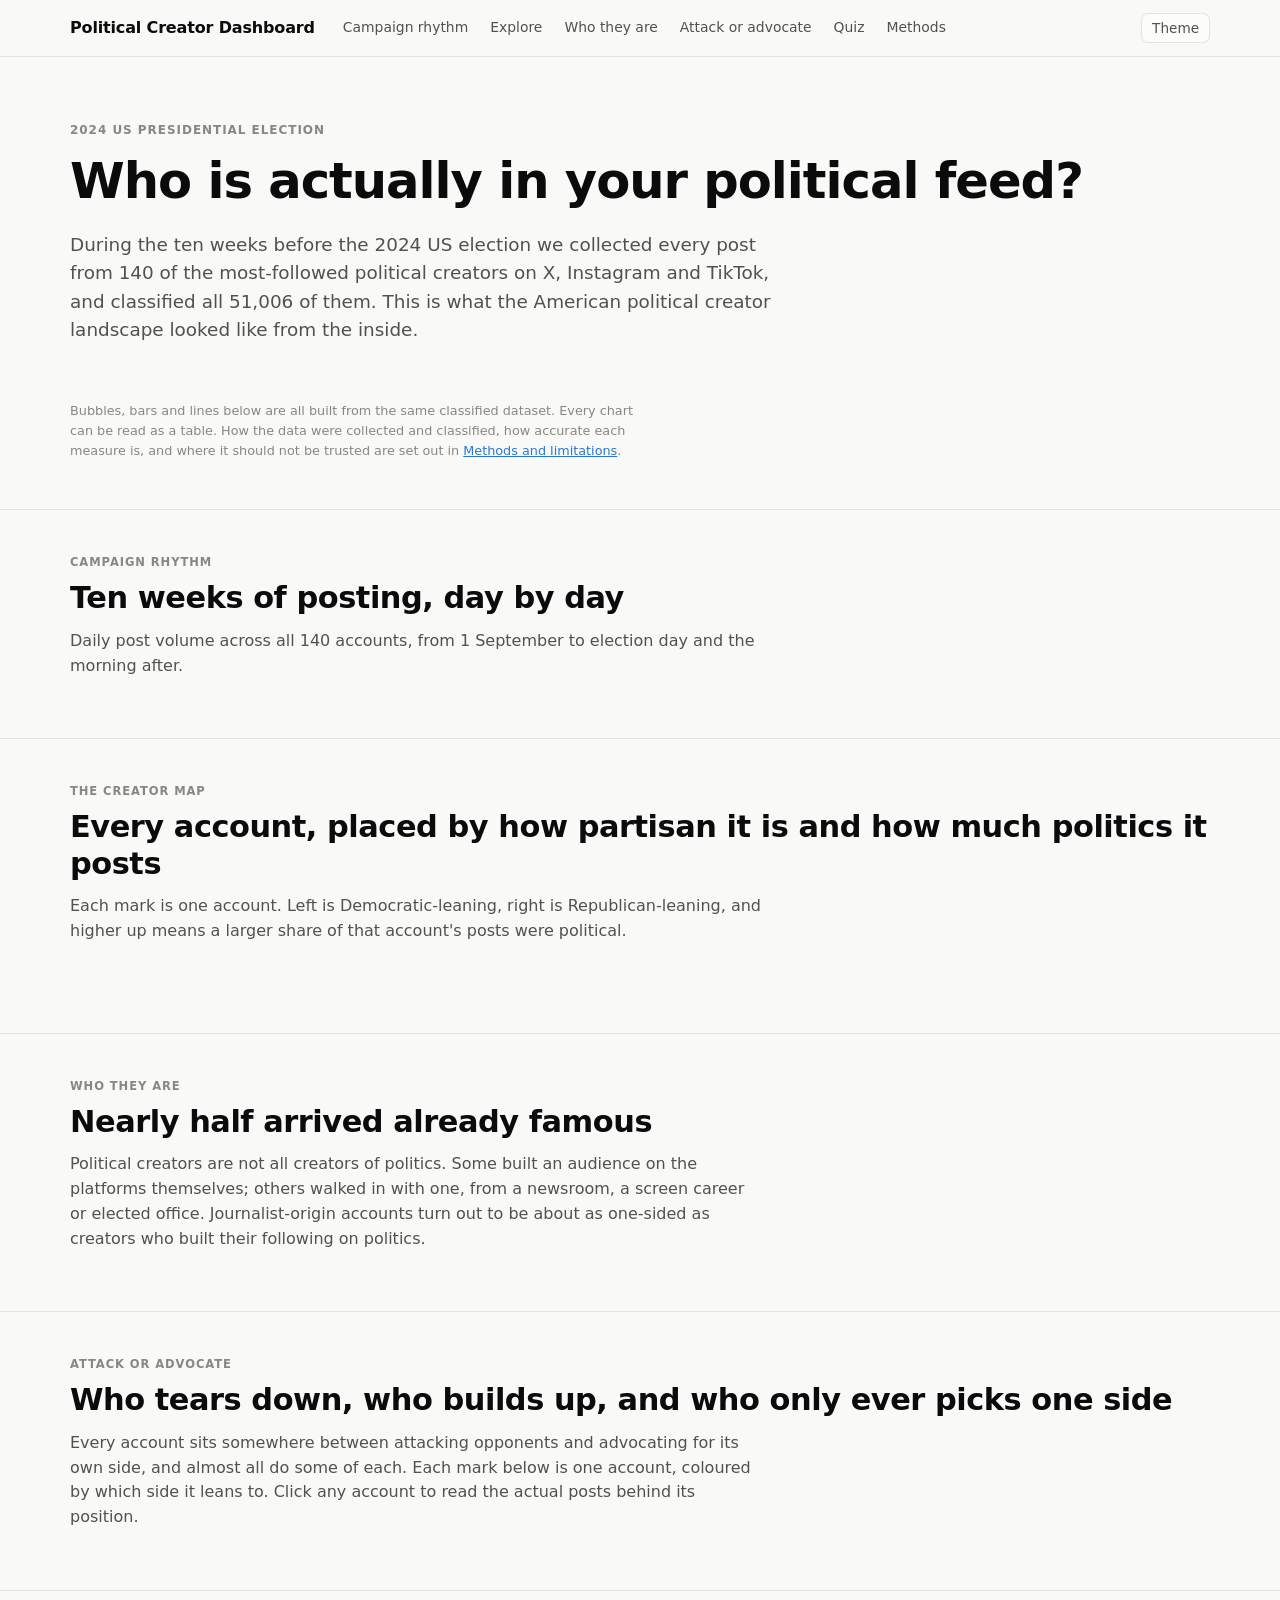
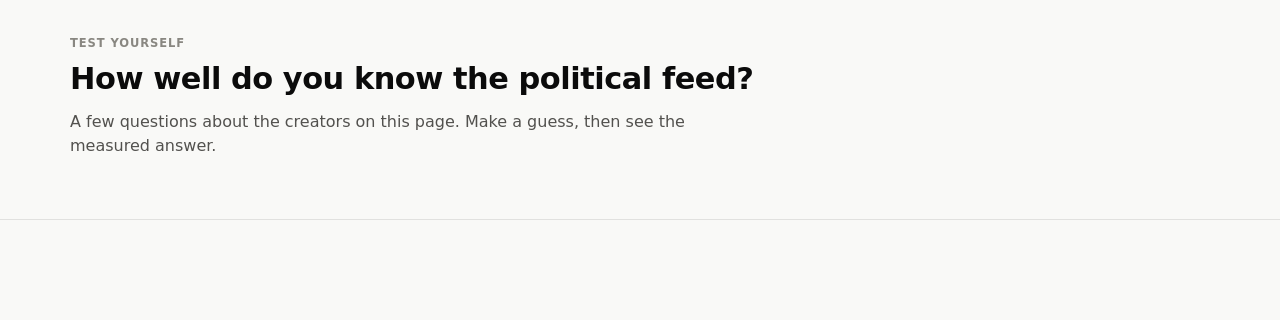
==== site/index.html @ 9516b309 "Political creator dashboard for the 2024 US election Interactive static site over 140 political crea" ====
<!doctype html>
<html lang="en" data-theme="">
<head>
<meta charset="utf-8">
<meta name="viewport" content="width=device-width, initial-scale=1">
<title>Who is in your political feed? — 2024 US election creator dashboard</title>
<meta name="description" content="An interactive look at 140 of the most-followed US political creators across X, Instagram and TikTok during the 2024 election: how partisan they are, what they post, and where they came from.">
<!-- Draft: not indexable until co-author sign-off. Change to "index, follow" to go public. -->
<meta name="robots" content="noindex, nofollow">
<meta property="og:title" content="Who is in your political feed?">
<meta property="og:description" content="140 political creators, 51,006 posts, three platforms, one election.">
<meta property="og:type" content="website">
<link rel="stylesheet" href="app.css">
</head>
<body data-page="home">

<nav class="nav">
  <div class="wrap nav-inner">
    <span class="nav-brand">Political Creator Dashboard</span>
    <div class="nav-links">
      <a href="#rhythm">Campaign rhythm</a>
      <a href="#explore">Explore</a>
      <a href="#origins">Who they are</a>
      <a href="#tone">Attack or advocate</a>
      <a href="#quiz">Quiz</a>
      <a href="methods.html">Methods</a>
    </div>
    <button class="theme-toggle" id="theme-toggle" type="button" aria-label="Switch colour theme">Theme</button>
  </div>
</nav>

<header class="hero">
  <div class="wrap">
    <div class="kicker">2024 US presidential election</div>
    <h1>Who is actually in your political feed?</h1>
    <p class="lede">
      During the ten weeks before the 2024 US election we collected every post from 140 of the
      most-followed political creators on X, Instagram and TikTok, and classified all
      <span id="hero-posts">51,006</span> of them. This is what the American political creator
      landscape looked like from the inside.
    </p>
    <div class="tiles" id="hero-tiles"></div>
    <p class="card-note">
      Bubbles, bars and lines below are all built from the same classified dataset. Every chart can be
      read as a table. How the data were collected and classified, how accurate each measure is, and
      where it should not be trusted are set out in <a href="methods.html">Methods and limitations</a>.
    </p>
  </div>
</header>

<section id="rhythm">
  <div class="wrap">
    <div class="section-kicker">Campaign rhythm</div>
    <h2>Ten weeks of posting, day by day</h2>
    <p class="intro">
      Daily post volume across all 140 accounts, from 1 September to election day and the morning after.
    </p>
    <div id="rhythm-cards"></div>
  </div>
</section>

<section id="explore">
  <div class="wrap">
    <div class="section-kicker">The creator map</div>
    <h2>Every account, placed by how partisan it is and how much politics it posts</h2>
    <p class="intro">
      Each mark is one account. Left is Democratic-leaning, right is Republican-leaning, and higher up
      means a larger share of that account's posts were political.
    </p>
    <div class="filters" id="explore-filters"></div>
    <div id="explore-card"></div>
    <p class="card-note" id="explore-count"></p>
  </div>
</section>

<section id="origins">
  <div class="wrap">
    <div class="section-kicker">Who they are</div>
    <h2>Nearly half arrived already famous</h2>
    <p class="intro">
      Political creators are not all creators of politics. Some built an audience on the platforms
      themselves; others walked in with one, from a newsroom, a screen career or elected office.
      Journalist-origin accounts turn out to be about as one-sided as creators who built their
      following on politics.
    </p>
    <div id="origins-cards"></div>
  </div>
</section>

<section id="tone">
  <div class="wrap">
    <div class="section-kicker">Attack or advocate</div>
    <h2>Who tears down, who builds up, and who only ever picks one side</h2>
    <p class="intro">
      Every account sits somewhere between attacking opponents and advocating for its own side, and
      almost all do some of each. Each mark below is one account, coloured by which side it leans to.
      Click any account to read the actual posts behind its position.
    </p>
    <div id="tone-cards"></div>
  </div>
</section>

<section id="quiz">
  <div class="wrap">
    <div class="section-kicker">Test yourself</div>
    <h2>How well do you know the political feed?</h2>
    <p class="intro">
      A few questions about the creators on this page. Make a guess, then see the measured answer.
    </p>
    <div id="quiz-host"></div>
  </div>
</section>

<footer>
  <div class="wrap" id="footer-host"></div>
</footer>

<script type="module" src="app.js"></script>
</body>
</html>
---- site/app.css ----
/* Design tokens and layout.
   Colour values are checked for contrast and colour-vision separation by
   tools/validate_palette.py. Re-run it before substituting any hex. */

:root {
  color-scheme: light;

  --surface-1: #fcfcfb;
  --plane: #f9f9f7;
  --text-primary: #0b0b0b;
  --text-secondary: #52514e;
  --text-muted: #898781;
  --grid: #e1e0d9;
  --axis: #c3c2b7;
  --border: rgba(11, 11, 11, 0.1);
  --shadow: 0 1px 2px rgba(11, 11, 11, 0.05), 0 8px 24px rgba(11, 11, 11, 0.06);

  /* categorical slots 1-4 (validated adjacent, light) */
  --series-1: #2a78d6;
  --series-2: #eb6834;
  --series-3: #1baf7a;
  --series-4: #eda100;

  /* diverging poles for partisanship: democrat (blue) <-> republican (red) */
  --dem: #2a78d6;
  --rep: #e34948;
  --neutral: #898781;

  --good: #0ca30c;
  --warning: #fab219;
  --critical: #d03b3b;

  --radius: 10px;
  --maxw: 1180px;
  --font: system-ui, -apple-system, "Segoe UI", sans-serif;
}

@media (prefers-color-scheme: dark) {
  :root:where(:not([data-theme="light"])) {
    color-scheme: dark;
    --surface-1: #1a1a19;
    --plane: #0d0d0d;
    --text-primary: #ffffff;
    --text-secondary: #c3c2b7;
    --text-muted: #898781;
    --grid: #2c2c2a;
    --axis: #383835;
    --border: rgba(255, 255, 255, 0.1);
    --shadow: none;
    --series-1: #3987e5;
    --series-2: #d95926;
    --series-3: #199e70;
    --series-4: #c98500;
    --dem: #3987e5;
    --rep: #e66767;
  }
}

:root[data-theme="dark"] {
  color-scheme: dark;
  --surface-1: #1a1a19;
  --plane: #0d0d0d;
  --text-primary: #ffffff;
  --text-secondary: #c3c2b7;
  --text-muted: #898781;
  --grid: #2c2c2a;
  --axis: #383835;
  --border: rgba(255, 255, 255, 0.1);
  --shadow: none;
  --series-1: #3987e5;
  --series-2: #d95926;
  --series-3: #199e70;
  --series-4: #c98500;
  --dem: #3987e5;
  --rep: #e66767;
}

* { box-sizing: border-box; }

html { scroll-behavior: smooth; scroll-padding-top: 72px; }

body {
  margin: 0;
  font-family: var(--font);
  background: var(--plane);
  color: var(--text-primary);
  line-height: 1.55;
  -webkit-font-smoothing: antialiased;
}

@media (prefers-reduced-motion: reduce) {
  html { scroll-behavior: auto; }
  * { animation-duration: 0.01ms !important; transition-duration: 0.01ms !important; }
}

h1, h2, h3 { line-height: 1.2; margin: 0 0 0.4em; font-weight: 650; }
h1 { font-size: clamp(2rem, 4.5vw, 3.1rem); letter-spacing: -0.02em; }
h2 { font-size: clamp(1.4rem, 2.6vw, 1.9rem); letter-spacing: -0.015em; }
h3 { font-size: 1.05rem; }
p { margin: 0 0 1em; }
a { color: var(--series-1); }

.wrap { max-width: var(--maxw); margin: 0 auto; padding: 0 20px; }

/* ---------- nav ---------- */
.nav {
  position: sticky; top: 0; z-index: 50;
  background: color-mix(in srgb, var(--plane) 88%, transparent);
  backdrop-filter: blur(10px);
  border-bottom: 1px solid var(--border);
}
.nav-inner { display: flex; align-items: center; gap: 18px; height: 56px; }
.nav-brand { font-weight: 680; letter-spacing: -0.01em; white-space: nowrap; }
.nav-links { display: flex; gap: 2px; overflow-x: auto; flex: 1; scrollbar-width: none; }
.nav-links::-webkit-scrollbar { display: none; }
.nav-links a {
  color: var(--text-secondary); text-decoration: none; font-size: 0.87rem;
  padding: 6px 10px; border-radius: 7px; white-space: nowrap;
}
.nav-links a:hover { background: var(--surface-1); color: var(--text-primary); }
.nav-links a.active { color: var(--text-primary); font-weight: 600; }
.theme-toggle {
  border: 1px solid var(--border); background: var(--surface-1); color: var(--text-secondary);
  border-radius: 7px; padding: 6px 10px; cursor: pointer; font-size: 0.85rem; font-family: inherit;
}
.theme-toggle:hover { color: var(--text-primary); }

/* ---------- hero ---------- */
.hero { padding: 64px 0 36px; }
.hero .lede { font-size: 1.15rem; color: var(--text-secondary); max-width: 62ch; }
.hero .kicker {
  text-transform: uppercase; letter-spacing: 0.08em; font-size: 0.75rem;
  color: var(--text-muted); font-weight: 600; margin-bottom: 12px;
}

.tiles { display: grid; grid-template-columns: repeat(auto-fit, minmax(190px, 1fr)); gap: 14px; margin: 28px 0; }
.tile {
  background: var(--surface-1); border: 1px solid var(--border); border-radius: var(--radius);
  padding: 18px; box-shadow: var(--shadow);
}
.tile .value { font-size: 2.1rem; font-weight: 660; letter-spacing: -0.02em; line-height: 1.05; }
.tile .label { color: var(--text-secondary); font-size: 0.85rem; margin-top: 6px; }
.tile .sub { color: var(--text-muted); font-size: 0.78rem; margin-top: 3px; }

/* ---------- sections ---------- */
section { padding: 44px 0; border-top: 1px solid var(--border); }
section > .wrap > .intro { color: var(--text-secondary); max-width: 68ch; }
.section-kicker {
  text-transform: uppercase; letter-spacing: 0.08em; font-size: 0.72rem;
  color: var(--text-muted); font-weight: 600; margin-bottom: 8px;
}

.card {
  background: var(--surface-1); border: 1px solid var(--border);
  border-radius: var(--radius); padding: 20px; box-shadow: var(--shadow); margin-top: 20px;
}
.card-head { display: flex; align-items: baseline; justify-content: space-between; gap: 12px; margin-bottom: 4px; flex-wrap: wrap; }
.card-title { font-weight: 620; font-size: 1rem; }
.card-note { color: var(--text-muted); font-size: 0.8rem; max-width: 70ch; }

/* ---------- filters ---------- */
.filters {
  display: flex; gap: 10px; flex-wrap: wrap; align-items: center;
  padding: 14px 0 2px;
}
.filter-group { display: flex; gap: 4px; align-items: center; }
.filter-group > .fl {
  font-size: 0.78rem; color: var(--text-muted); margin-right: 4px;
  text-transform: uppercase; letter-spacing: 0.05em; font-weight: 600;
}
.chip {
  border: 1px solid var(--border); background: var(--surface-1); color: var(--text-secondary);
  border-radius: 999px; padding: 5px 12px; cursor: pointer; font-size: 0.83rem; font-family: inherit;
  min-height: 30px;
}
.chip:hover { color: var(--text-primary); }
.chip[aria-pressed="true"] { background: var(--text-primary); color: var(--plane); border-color: var(--text-primary); font-weight: 560; }
.search {
  flex: 1; min-width: 200px; border: 1px solid var(--border); background: var(--surface-1);
  color: var(--text-primary); border-radius: 8px; padding: 7px 12px; font-size: 0.9rem; font-family: inherit;
}
.search::placeholder { color: var(--text-muted); }

/* ---------- charts ---------- */
.chart-wrap { position: relative; margin-top: 10px; }
/* On a narrow screen a chart scaled to fit renders its 11px labels at about 4px.
   The SVG keeps a minimum width and the card scrolls it instead, so labels stay
   legible; the table view is the non-scrolling alternative. The scroll box is a
   child of .chart-wrap so the tooltip, which lives on .chart-wrap, is not clipped. */
.chart-scroll { overflow-x: auto; overflow-y: hidden; }
/* Direct child only. A bare `.chart-wrap svg` also matches the small shape
   glyphs inside legends and blows them up to the chart's minimum width. */
.chart-scroll > svg { display: block; width: 100%; min-width: 600px; height: auto; overflow: visible; }
.axis-label { fill: var(--text-muted); font-size: 11px; }
.tick-label { fill: var(--text-muted); font-size: 11px; font-variant-numeric: tabular-nums; }
.mark-label { fill: var(--text-secondary); font-size: 11px; font-variant-numeric: tabular-nums; }
.gridline { stroke: var(--grid); stroke-width: 1; }
.axisline { stroke: var(--axis); stroke-width: 1; }

.legend { display: flex; gap: 14px; flex-wrap: wrap; margin: 10px 0 2px; }
.legend-item { display: inline-flex; align-items: center; gap: 6px; font-size: 0.82rem; color: var(--text-secondary); }
.legend-swatch { width: 12px; height: 12px; border-radius: 3px; flex: none; }
.legend-item svg { width: 16px; height: 16px; flex: none; display: block; }

.tooltip {
  position: absolute; pointer-events: none; z-index: 20; opacity: 0;
  background: var(--surface-1); border: 1px solid var(--border); border-radius: 8px;
  padding: 9px 11px; font-size: 0.82rem; box-shadow: var(--shadow); min-width: 130px;
  transition: opacity 0.1s;
}
.tooltip.on { opacity: 1; }
.tooltip .tt-title { font-weight: 620; margin-bottom: 3px; }
.tooltip .tt-row { color: var(--text-secondary); display: flex; justify-content: space-between; gap: 14px; }
.tooltip .tt-row b { color: var(--text-primary); font-weight: 560; font-variant-numeric: tabular-nums; }

.view-toggle { display: flex; gap: 2px; }
.view-toggle button {
  border: 1px solid var(--border); background: transparent; color: var(--text-muted);
  padding: 3px 9px; font-size: 0.76rem; cursor: pointer; font-family: inherit;
}
.view-toggle button:first-child { border-radius: 6px 0 0 6px; }
.view-toggle button:last-child { border-radius: 0 6px 6px 0; border-left: none; }
.view-toggle button[aria-pressed="true"] { background: var(--text-primary); color: var(--plane); border-color: var(--text-primary); }

table.data { width: 100%; border-collapse: collapse; font-size: 0.85rem; }
table.data th, table.data td { text-align: right; padding: 6px 8px; border-bottom: 1px solid var(--border); }
table.data th:first-child, table.data td:first-child { text-align: left; }
table.data th { color: var(--text-muted); font-weight: 600; font-size: 0.78rem; }
table.data td { font-variant-numeric: tabular-nums; }
.table-scroll { overflow-x: auto; max-height: 340px; overflow-y: auto; }

/* ---------- account profile ---------- */
.profile-backdrop {
  position: fixed; inset: 0; background: rgba(11, 11, 11, 0.45); z-index: 100;
  display: flex; align-items: flex-start; justify-content: center; padding: 24px; overflow-y: auto;
}
.profile {
  background: var(--surface-1); border-radius: 14px; max-width: 760px; width: 100%;
  border: 1px solid var(--border); box-shadow: 0 20px 60px rgba(0, 0, 0, 0.3);
  margin: auto;
}
.profile-head { display: flex; gap: 14px; align-items: flex-start; padding: 20px 20px 14px; border-bottom: 1px solid var(--border); }
.avatar {
  width: 48px; height: 48px; border-radius: 50%; flex: none; display: grid; place-items: center;
  font-weight: 660; font-size: 1.05rem; color: #fff; letter-spacing: -0.02em;
}
.profile-head .who { flex: 1; min-width: 0; }
.profile-head .name { font-weight: 660; font-size: 1.1rem; }
.profile-head .meta { color: var(--text-muted); font-size: 0.84rem; }
.close-btn {
  border: 1px solid var(--border); background: transparent; color: var(--text-secondary);
  border-radius: 8px; width: 30px; height: 30px; cursor: pointer; font-size: 1rem; flex: none; font-family: inherit;
}
.profile-body { padding: 18px 20px 22px; }
.stat-row { display: grid; grid-template-columns: repeat(auto-fit, minmax(120px, 1fr)); gap: 12px; margin-bottom: 18px; }
.stat { border: 1px solid var(--border); border-radius: 8px; padding: 10px 12px; }
.stat .v { font-weight: 640; font-size: 1.15rem; }
.stat .k { color: var(--text-muted); font-size: 0.75rem; }

.gauge { height: 8px; border-radius: 4px; background: linear-gradient(90deg, var(--dem), var(--neutral), var(--rep)); position: relative; margin: 6px 0 4px; }
.gauge .pin { position: absolute; top: -3px; width: 3px; height: 14px; background: var(--text-primary); border-radius: 2px; }
.gauge-ends { display: flex; justify-content: space-between; font-size: 0.72rem; color: var(--text-muted); }

.embeds { display: grid; gap: 14px; }
.embed-card { border: 1px solid var(--border); border-radius: 10px; overflow: hidden; }
.embed-meta {
  display: flex; gap: 8px; flex-wrap: wrap; align-items: center;
  padding: 9px 12px; border-top: 1px solid var(--border); font-size: 0.78rem; color: var(--text-secondary);
  background: var(--plane);
}
.embed-slot { min-height: 60px; padding: 4px; }
.embed-fallback { padding: 16px; color: var(--text-muted); font-size: 0.85rem; }
.tag {
  display: inline-block; padding: 2px 8px; border-radius: 999px; font-size: 0.72rem;
  border: 1px solid var(--border); color: var(--text-secondary); white-space: nowrap;
}
.tag.on-dem { border-color: var(--dem); color: var(--dem); }
.tag.on-rep { border-color: var(--rep); color: var(--rep); }
.tag.signal { border-color: var(--series-3); color: var(--series-3); }

.consent-note {
  border: 1px solid var(--border); border-radius: 10px; padding: 14px 16px;
  background: var(--plane); font-size: 0.85rem; color: var(--text-secondary);
}
.consent-note button { margin-top: 8px; }
.btn {
  border: 1px solid var(--text-primary); background: var(--text-primary); color: var(--plane);
  border-radius: 8px; padding: 7px 14px; cursor: pointer; font-size: 0.86rem; font-weight: 560; font-family: inherit;
}
.btn.ghost { background: transparent; color: var(--text-primary); }

/* ---------- quiz ---------- */
.quiz { max-width: 620px; margin: 0 auto; }
.quiz-progress { display: flex; justify-content: space-between; color: var(--text-muted); font-size: 0.82rem; margin-bottom: 10px; }
.quiz-reveal { margin-top: 14px; padding: 14px; border: 1px solid var(--border); border-radius: 9px; font-size: 0.88rem; }
.quiz-score { text-align: center; padding: 24px 0 8px; }
.quiz-score .big { font-size: 3rem; font-weight: 680; letter-spacing: -0.02em; }
.quiz-score .label { color: var(--text-secondary); font-size: 0.86rem; }

.guess-readout {
  font-size: 2.6rem; font-weight: 680; letter-spacing: -0.02em; text-align: center;
  line-height: 1.1; margin-bottom: 10px;
}
.guess-slider { width: 100%; accent-color: var(--series-1); height: 28px; cursor: grab; }
.guess-slider:disabled { cursor: default; opacity: 0.7; }

.compare { margin-top: 4px; }
.compare-track {
  position: relative; height: 10px; border-radius: 5px;
  background: var(--grid); border: 1px solid var(--border); margin: 22px 0 10px;
}
.compare-span { position: absolute; top: 0; height: 100%; background: var(--series-4); opacity: 0.55; }
.compare-pin { position: absolute; top: -7px; width: 3px; height: 22px; border-radius: 2px; margin-left: -1.5px; }
.compare-pin.guess { background: var(--text-secondary); }
.compare-pin.truth { background: var(--series-1); }
.compare-key { display: flex; gap: 16px; justify-content: space-between; font-size: 0.8rem; color: var(--text-secondary); flex-wrap: wrap; }
.compare-key .dot { display: inline-block; width: 9px; height: 9px; border-radius: 2px; margin-right: 4px; }
.compare-key .dot.guess { background: var(--text-secondary); }
.compare-key .dot.truth { background: var(--series-1); }

/* ---------- methods ---------- */
.provisional {
  display: inline-flex; align-items: center; gap: 6px; font-size: 0.74rem;
  color: var(--text-primary); background: color-mix(in srgb, var(--warning) 22%, var(--surface-1));
  border: 1px solid color-mix(in srgb, var(--warning) 55%, var(--border));
  padding: 2px 9px; border-radius: 999px; font-weight: 560;
}

footer { padding: 40px 0 60px; color: var(--text-muted); font-size: 0.84rem; border-top: 1px solid var(--border); }
footer a { color: var(--text-secondary); }

:focus-visible { outline: 2px solid var(--series-1); outline-offset: 2px; }

@media (max-width: 640px) {
  .hero { padding: 40px 0 24px; }
  .profile-backdrop { padding: 0; }
  .profile { border-radius: 0; min-height: 100%; }
}
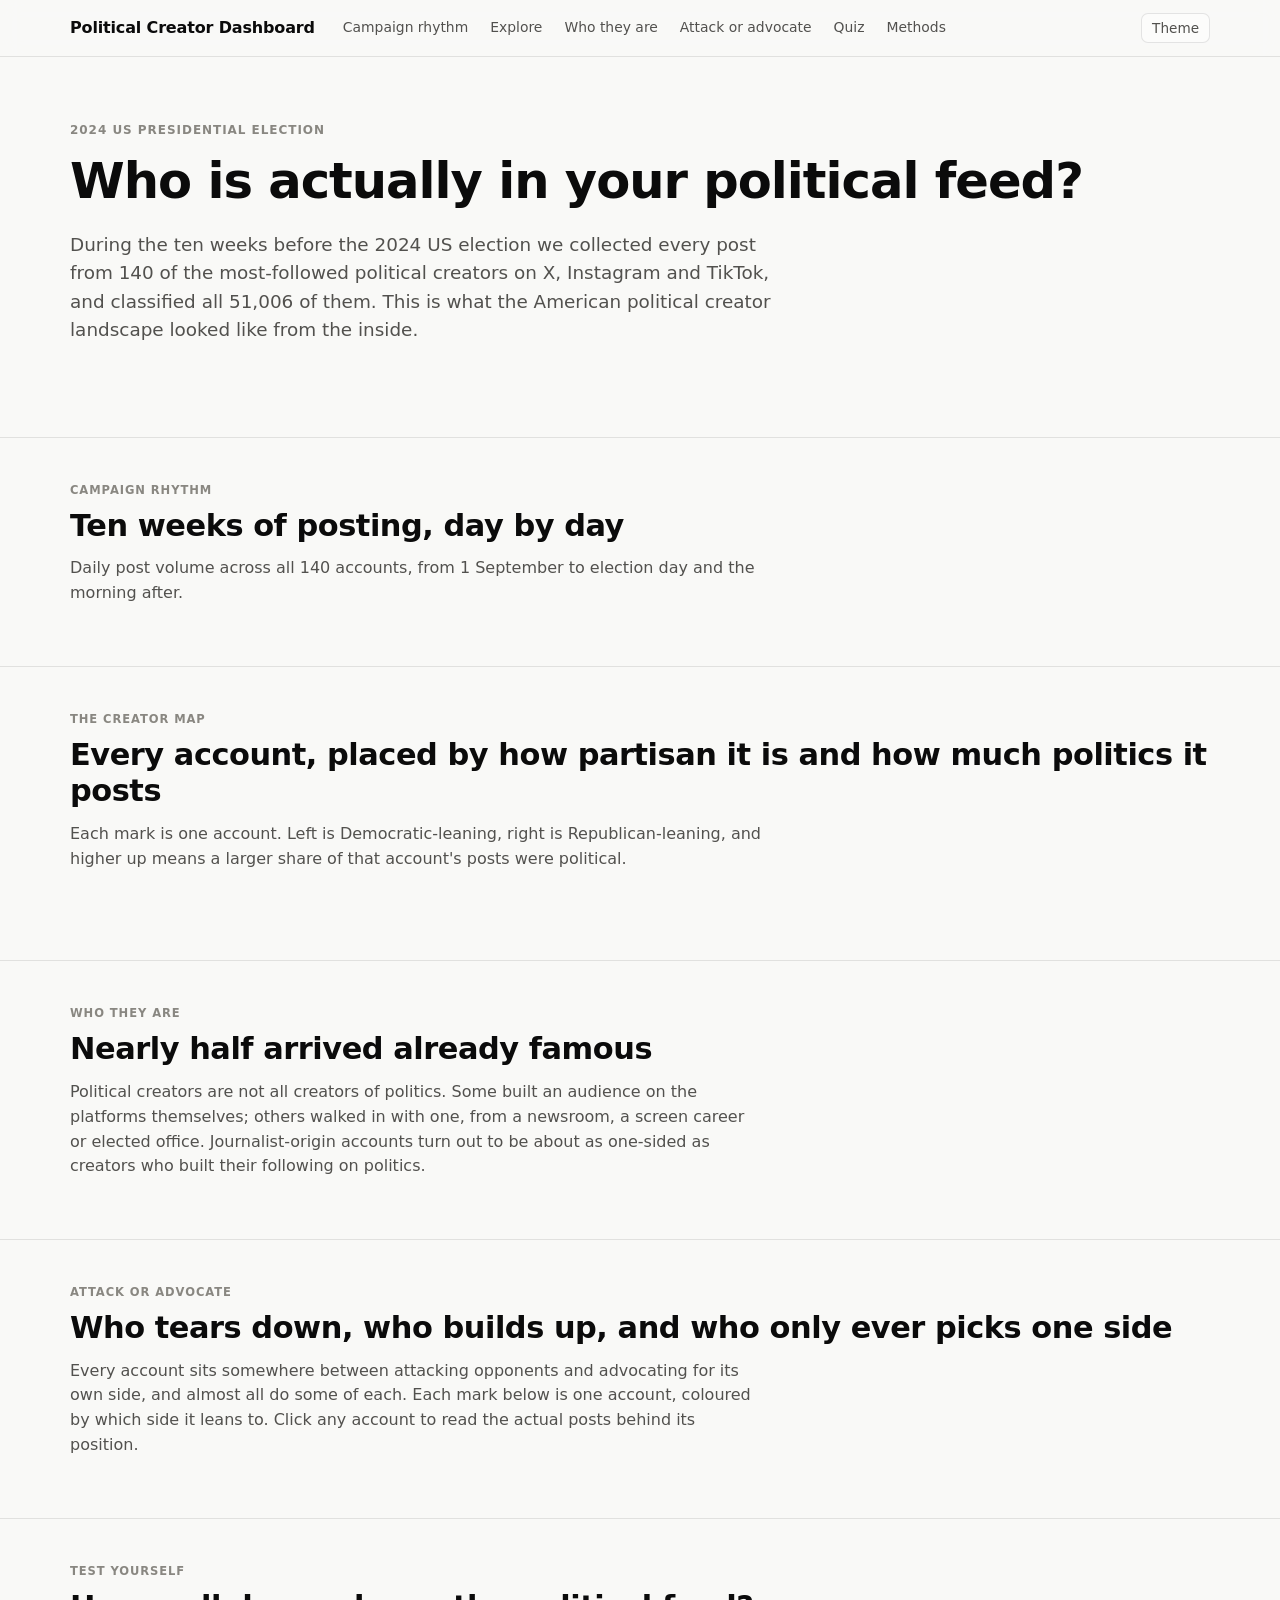
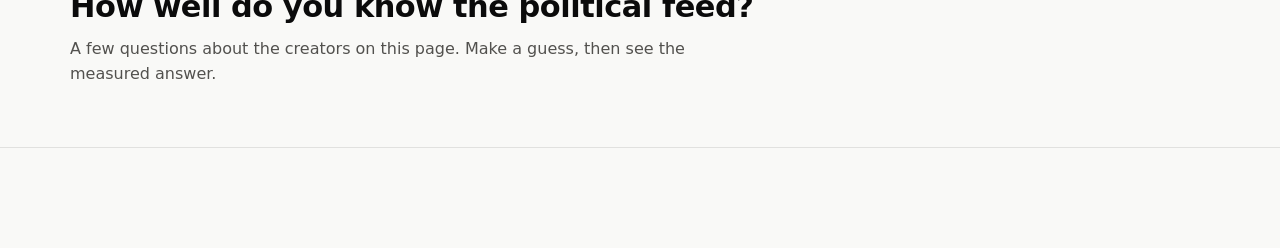
==== commit 2b77c250: "Reorder authors and drop the hero explainer Author order is now Vogel, Wack, Pipal, Esser.  The para" ====
--- a/site/index.html
+++ b/site/index.html
@@ -40,11 +40,6 @@
       landscape looked like from the inside.
     </p>
     <div class="tiles" id="hero-tiles"></div>
-    <p class="card-note">
-      Bubbles, bars and lines below are all built from the same classified dataset. Every chart can be
-      read as a table. How the data were collected and classified, how accurate each measure is, and
-      where it should not be trusted are set out in <a href="methods.html">Methods and limitations</a>.
-    </p>
   </div>
 </header>
 
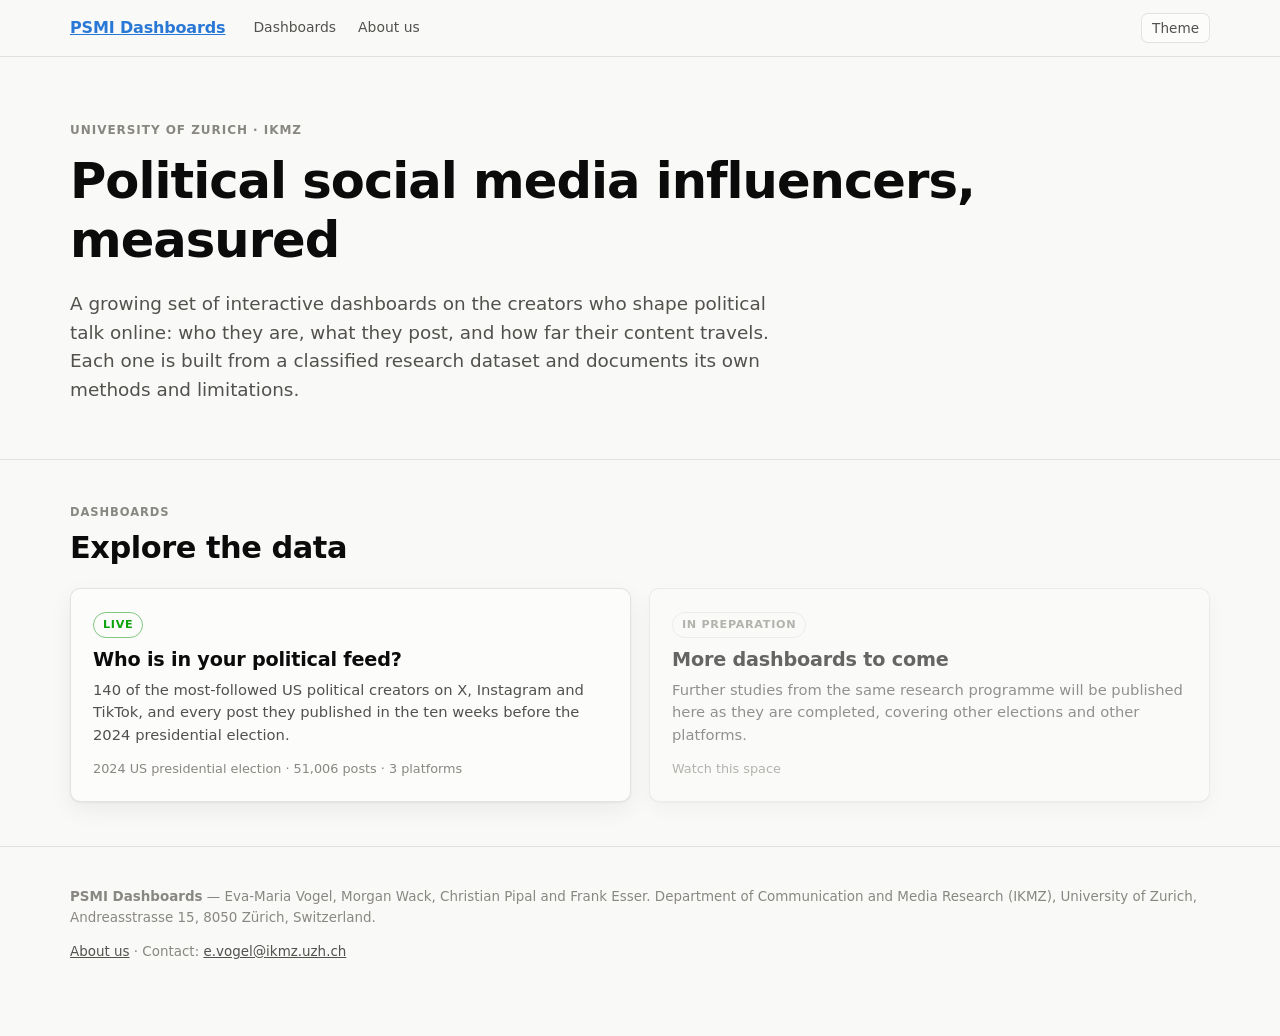
==== commit ae35b586: "Add umbrella structure, team page, and weekend shading The site is now a small project home with das" ====
--- a/site/index.html
+++ b/site/index.html
@@ -3,27 +3,20 @@
 <head>
 <meta charset="utf-8">
 <meta name="viewport" content="width=device-width, initial-scale=1">
-<title>Who is in your political feed? — 2024 US election creator dashboard</title>
-<meta name="description" content="An interactive look at 140 of the most-followed US political creators across X, Instagram and TikTok during the 2024 election: how partisan they are, what they post, and where they came from.">
+<title>PSMI Dashboards — political social media influencers</title>
+<meta name="description" content="Interactive dashboards on political social media influencers, from the Department of Communication and Media Research at the University of Zurich.">
 <!-- Draft: not indexable until co-author sign-off. Change to "index, follow" to go public. -->
 <meta name="robots" content="noindex, nofollow">
-<meta property="og:title" content="Who is in your political feed?">
-<meta property="og:description" content="140 political creators, 51,006 posts, three platforms, one election.">
-<meta property="og:type" content="website">
-<link rel="stylesheet" href="app.css">
+<link rel="stylesheet" href="assets/app.css">
 </head>
-<body data-page="home">
+<body data-page="umbrella">
 
 <nav class="nav">
   <div class="wrap nav-inner">
-    <span class="nav-brand">Political Creator Dashboard</span>
+    <a class="nav-brand" href="./">PSMI Dashboards</a>
     <div class="nav-links">
-      <a href="#rhythm">Campaign rhythm</a>
-      <a href="#explore">Explore</a>
-      <a href="#origins">Who they are</a>
-      <a href="#tone">Attack or advocate</a>
-      <a href="#quiz">Quiz</a>
-      <a href="methods.html">Methods</a>
+      <a href="#dashboards">Dashboards</a>
+      <a href="about.html">About us</a>
     </div>
     <button class="theme-toggle" id="theme-toggle" type="button" aria-label="Switch colour theme">Theme</button>
   </div>
@@ -31,78 +24,42 @@
 
 <header class="hero">
   <div class="wrap">
-    <div class="kicker">2024 US presidential election</div>
-    <h1>Who is actually in your political feed?</h1>
+    <div class="kicker">University of Zurich · IKMZ</div>
+    <h1>Political social media influencers, measured</h1>
     <p class="lede">
-      During the ten weeks before the 2024 US election we collected every post from 140 of the
-      most-followed political creators on X, Instagram and TikTok, and classified all
-      <span id="hero-posts">51,006</span> of them. This is what the American political creator
-      landscape looked like from the inside.
+      A growing set of interactive dashboards on the creators who shape political talk online: who
+      they are, what they post, and how far their content travels. Each one is built from a
+      classified research dataset and documents its own methods and limitations.
     </p>
-    <div class="tiles" id="hero-tiles"></div>
   </div>
 </header>
 
-<section id="rhythm">
+<section id="dashboards">
   <div class="wrap">
-    <div class="section-kicker">Campaign rhythm</div>
-    <h2>Ten weeks of posting, day by day</h2>
-    <p class="intro">
-      Daily post volume across all 140 accounts, from 1 September to election day and the morning after.
-    </p>
-    <div id="rhythm-cards"></div>
-  </div>
-</section>
+    <div class="section-kicker">Dashboards</div>
+    <h2>Explore the data</h2>
 
-<section id="explore">
-  <div class="wrap">
-    <div class="section-kicker">The creator map</div>
-    <h2>Every account, placed by how partisan it is and how much politics it posts</h2>
-    <p class="intro">
-      Each mark is one account. Left is Democratic-leaning, right is Republican-leaning, and higher up
-      means a larger share of that account's posts were political.
-    </p>
-    <div class="filters" id="explore-filters"></div>
-    <div id="explore-card"></div>
-    <p class="card-note" id="explore-count"></p>
-  </div>
-</section>
+    <div class="project-grid">
+      <a class="project-card" href="us-2024/">
+        <span class="project-status live">Live</span>
+        <h3>Who is in your political feed?</h3>
+        <p>
+          140 of the most-followed US political creators on X, Instagram and TikTok, and every post
+          they published in the ten weeks before the 2024 presidential election.
+        </p>
+        <div class="project-meta">2024 US presidential election · 51,006 posts · 3 platforms</div>
+      </a>
 
-<section id="origins">
-  <div class="wrap">
-    <div class="section-kicker">Who they are</div>
-    <h2>Nearly half arrived already famous</h2>
-    <p class="intro">
-      Political creators are not all creators of politics. Some built an audience on the platforms
-      themselves; others walked in with one, from a newsroom, a screen career or elected office.
-      Journalist-origin accounts turn out to be about as one-sided as creators who built their
-      following on politics.
-    </p>
-    <div id="origins-cards"></div>
-  </div>
-</section>
-
-<section id="tone">
-  <div class="wrap">
-    <div class="section-kicker">Attack or advocate</div>
-    <h2>Who tears down, who builds up, and who only ever picks one side</h2>
-    <p class="intro">
-      Every account sits somewhere between attacking opponents and advocating for its own side, and
-      almost all do some of each. Each mark below is one account, coloured by which side it leans to.
-      Click any account to read the actual posts behind its position.
-    </p>
-    <div id="tone-cards"></div>
-  </div>
-</section>
-
-<section id="quiz">
-  <div class="wrap">
-    <div class="section-kicker">Test yourself</div>
-    <h2>How well do you know the political feed?</h2>
-    <p class="intro">
-      A few questions about the creators on this page. Make a guess, then see the measured answer.
-    </p>
-    <div id="quiz-host"></div>
+      <div class="project-card muted">
+        <span class="project-status">In preparation</span>
+        <h3>More dashboards to come</h3>
+        <p>
+          Further studies from the same research programme will be published here as they are
+          completed, covering other elections and other platforms.
+        </p>
+        <div class="project-meta">Watch this space</div>
+      </div>
+    </div>
   </div>
 </section>
 
@@ -110,6 +67,6 @@
   <div class="wrap" id="footer-host"></div>
 </footer>
 
-<script type="module" src="app.js"></script>
+<script type="module" src="assets/app.js"></script>
 </body>
 </html>
--- a/site/assets/app.css
+++ b/site/assets/app.css
@@ -0,0 +1,381 @@
+/* Design tokens and layout.
+   Colour values are checked for contrast and colour-vision separation by
+   tools/validate_palette.py. Re-run it before substituting any hex. */
+
+:root {
+  color-scheme: light;
+
+  --surface-1: #fcfcfb;
+  --plane: #f9f9f7;
+  --text-primary: #0b0b0b;
+  --text-secondary: #52514e;
+  --text-muted: #898781;
+  --grid: #e1e0d9;
+  --axis: #c3c2b7;
+  --border: rgba(11, 11, 11, 0.1);
+  --shadow: 0 1px 2px rgba(11, 11, 11, 0.05), 0 8px 24px rgba(11, 11, 11, 0.06);
+
+  /* categorical slots 1-4 (validated adjacent, light) */
+  --series-1: #2a78d6;
+  --series-2: #eb6834;
+  --series-3: #1baf7a;
+  --series-4: #eda100;
+
+  /* diverging poles for partisanship: democrat (blue) <-> republican (red) */
+  --dem: #2a78d6;
+  --rep: #e34948;
+  --neutral: #898781;
+
+  --good: #0ca30c;
+  --warning: #fab219;
+  --critical: #d03b3b;
+
+  --radius: 10px;
+  --maxw: 1180px;
+  --font: system-ui, -apple-system, "Segoe UI", sans-serif;
+}
+
+@media (prefers-color-scheme: dark) {
+  :root:where(:not([data-theme="light"])) {
+    color-scheme: dark;
+    --surface-1: #1a1a19;
+    --plane: #0d0d0d;
+    --text-primary: #ffffff;
+    --text-secondary: #c3c2b7;
+    --text-muted: #898781;
+    --grid: #2c2c2a;
+    --axis: #383835;
+    --border: rgba(255, 255, 255, 0.1);
+    --shadow: none;
+    --series-1: #3987e5;
+    --series-2: #d95926;
+    --series-3: #199e70;
+    --series-4: #c98500;
+    --dem: #3987e5;
+    --rep: #e66767;
+  }
+}
+
+:root[data-theme="dark"] {
+  color-scheme: dark;
+  --surface-1: #1a1a19;
+  --plane: #0d0d0d;
+  --text-primary: #ffffff;
+  --text-secondary: #c3c2b7;
+  --text-muted: #898781;
+  --grid: #2c2c2a;
+  --axis: #383835;
+  --border: rgba(255, 255, 255, 0.1);
+  --shadow: none;
+  --series-1: #3987e5;
+  --series-2: #d95926;
+  --series-3: #199e70;
+  --series-4: #c98500;
+  --dem: #3987e5;
+  --rep: #e66767;
+}
+
+* { box-sizing: border-box; }
+
+html { scroll-behavior: smooth; scroll-padding-top: 72px; }
+
+body {
+  margin: 0;
+  font-family: var(--font);
+  background: var(--plane);
+  color: var(--text-primary);
+  line-height: 1.55;
+  -webkit-font-smoothing: antialiased;
+}
+
+@media (prefers-reduced-motion: reduce) {
+  html { scroll-behavior: auto; }
+  * { animation-duration: 0.01ms !important; transition-duration: 0.01ms !important; }
+}
+
+h1, h2, h3 { line-height: 1.2; margin: 0 0 0.4em; font-weight: 650; }
+h1 { font-size: clamp(2rem, 4.5vw, 3.1rem); letter-spacing: -0.02em; }
+h2 { font-size: clamp(1.4rem, 2.6vw, 1.9rem); letter-spacing: -0.015em; }
+h3 { font-size: 1.05rem; }
+p { margin: 0 0 1em; }
+a { color: var(--series-1); }
+
+.wrap { max-width: var(--maxw); margin: 0 auto; padding: 0 20px; }
+
+/* ---------- nav ---------- */
+.nav {
+  position: sticky; top: 0; z-index: 50;
+  background: color-mix(in srgb, var(--plane) 88%, transparent);
+  backdrop-filter: blur(10px);
+  border-bottom: 1px solid var(--border);
+}
+.nav-inner { display: flex; align-items: center; gap: 18px; height: 56px; }
+.nav-brand { font-weight: 680; letter-spacing: -0.01em; white-space: nowrap; }
+.nav-links { display: flex; gap: 2px; overflow-x: auto; flex: 1; scrollbar-width: none; }
+.nav-links::-webkit-scrollbar { display: none; }
+.nav-links a {
+  color: var(--text-secondary); text-decoration: none; font-size: 0.87rem;
+  padding: 6px 10px; border-radius: 7px; white-space: nowrap;
+}
+.nav-links a:hover { background: var(--surface-1); color: var(--text-primary); }
+.nav-links a.active { color: var(--text-primary); font-weight: 600; }
+.theme-toggle {
+  border: 1px solid var(--border); background: var(--surface-1); color: var(--text-secondary);
+  border-radius: 7px; padding: 6px 10px; cursor: pointer; font-size: 0.85rem; font-family: inherit;
+}
+.theme-toggle:hover { color: var(--text-primary); }
+
+/* ---------- hero ---------- */
+.hero { padding: 64px 0 36px; }
+.hero .lede { font-size: 1.15rem; color: var(--text-secondary); max-width: 62ch; }
+.hero .kicker {
+  text-transform: uppercase; letter-spacing: 0.08em; font-size: 0.75rem;
+  color: var(--text-muted); font-weight: 600; margin-bottom: 12px;
+}
+
+.tiles { display: grid; grid-template-columns: repeat(auto-fit, minmax(190px, 1fr)); gap: 14px; margin: 28px 0; }
+.tile {
+  background: var(--surface-1); border: 1px solid var(--border); border-radius: var(--radius);
+  padding: 18px; box-shadow: var(--shadow);
+}
+.tile .value { font-size: 2.1rem; font-weight: 660; letter-spacing: -0.02em; line-height: 1.05; }
+.tile .label { color: var(--text-secondary); font-size: 0.85rem; margin-top: 6px; }
+.tile .sub { color: var(--text-muted); font-size: 0.78rem; margin-top: 3px; }
+
+/* ---------- sections ---------- */
+section { padding: 44px 0; border-top: 1px solid var(--border); }
+section > .wrap > .intro { color: var(--text-secondary); max-width: 68ch; }
+.section-kicker {
+  text-transform: uppercase; letter-spacing: 0.08em; font-size: 0.72rem;
+  color: var(--text-muted); font-weight: 600; margin-bottom: 8px;
+}
+
+.card {
+  background: var(--surface-1); border: 1px solid var(--border);
+  border-radius: var(--radius); padding: 20px; box-shadow: var(--shadow); margin-top: 20px;
+}
+.card-head { display: flex; align-items: baseline; justify-content: space-between; gap: 12px; margin-bottom: 4px; flex-wrap: wrap; }
+.card-title { font-weight: 620; font-size: 1rem; }
+.card-note { color: var(--text-muted); font-size: 0.8rem; max-width: 70ch; }
+
+/* ---------- umbrella: project cards ---------- */
+.project-grid { display: grid; grid-template-columns: repeat(auto-fit, minmax(300px, 1fr)); gap: 18px; margin-top: 22px; }
+.project-card {
+  display: block; background: var(--surface-1); border: 1px solid var(--border);
+  border-radius: var(--radius); padding: 22px; box-shadow: var(--shadow);
+  text-decoration: none; color: inherit;
+}
+a.project-card:hover { border-color: var(--text-secondary); }
+.project-card h3 { margin: 10px 0 8px; font-size: 1.2rem; letter-spacing: -0.01em; }
+.project-card p { color: var(--text-secondary); font-size: 0.92rem; margin-bottom: 12px; }
+.project-card.muted { opacity: 0.62; }
+.project-meta { color: var(--text-muted); font-size: 0.8rem; }
+.project-status {
+  display: inline-block; font-size: 0.7rem; font-weight: 620; letter-spacing: 0.06em;
+  text-transform: uppercase; padding: 3px 9px; border-radius: 999px;
+  border: 1px solid var(--border); color: var(--text-muted);
+}
+.project-status.live { color: var(--good); border-color: color-mix(in srgb, var(--good) 45%, var(--border)); }
+
+/* ---------- about: team ---------- */
+.team-grid { display: grid; grid-template-columns: repeat(auto-fit, minmax(210px, 1fr)); gap: 22px; margin-top: 24px; }
+.team-card {
+  background: var(--surface-1); border: 1px solid var(--border); border-radius: var(--radius);
+  padding: 20px; box-shadow: var(--shadow);
+}
+.team-card h3 { margin: 14px 0 2px; font-size: 1.02rem; }
+.team-role { color: var(--text-muted); font-size: 0.8rem; margin-bottom: 10px; }
+.team-card p { color: var(--text-secondary); font-size: 0.9rem; margin: 0; }
+/* The monogram is the element's own background; a real photo simply covers it,
+   and removes itself if the file is missing, so photos can be dropped in later. */
+.team-photo {
+  position: relative; width: 92px; height: 92px; border-radius: 50%; overflow: hidden;
+  background: var(--plane); border: 1px solid var(--border);
+}
+.team-photo::after {
+  content: attr(data-initials); position: absolute; inset: 0; display: grid; place-items: center;
+  font-size: 1.6rem; font-weight: 620; color: var(--text-muted); letter-spacing: -0.02em;
+}
+/* Hidden until it loads, so a missing photo leaves the monogram showing rather
+   than covering it with a broken image. Drop a file in assets/team/ to replace. */
+.team-photo img { position: relative; z-index: 1; width: 100%; height: 100%; object-fit: cover; display: block; }
+.team-photo img[hidden] { display: none; }
+
+/* ---------- filters ---------- */
+.filters {
+  display: flex; gap: 10px; flex-wrap: wrap; align-items: center;
+  padding: 14px 0 2px;
+}
+.filter-group { display: flex; gap: 4px; align-items: center; }
+.filter-group > .fl {
+  font-size: 0.78rem; color: var(--text-muted); margin-right: 4px;
+  text-transform: uppercase; letter-spacing: 0.05em; font-weight: 600;
+}
+.chip {
+  border: 1px solid var(--border); background: var(--surface-1); color: var(--text-secondary);
+  border-radius: 999px; padding: 5px 12px; cursor: pointer; font-size: 0.83rem; font-family: inherit;
+  min-height: 30px;
+}
+.chip:hover { color: var(--text-primary); }
+.chip[aria-pressed="true"] { background: var(--text-primary); color: var(--plane); border-color: var(--text-primary); font-weight: 560; }
+.search {
+  flex: 1; min-width: 200px; border: 1px solid var(--border); background: var(--surface-1);
+  color: var(--text-primary); border-radius: 8px; padding: 7px 12px; font-size: 0.9rem; font-family: inherit;
+}
+.search::placeholder { color: var(--text-muted); }
+
+/* ---------- charts ---------- */
+.chart-wrap { position: relative; margin-top: 10px; }
+/* On a narrow screen a chart scaled to fit renders its 11px labels at about 4px.
+   The SVG keeps a minimum width and the card scrolls it instead, so labels stay
+   legible; the table view is the non-scrolling alternative. The scroll box is a
+   child of .chart-wrap so the tooltip, which lives on .chart-wrap, is not clipped. */
+.chart-scroll { overflow-x: auto; overflow-y: hidden; }
+/* Direct child only. A bare `.chart-wrap svg` also matches the small shape
+   glyphs inside legends and blows them up to the chart's minimum width. */
+.chart-scroll > svg { display: block; width: 100%; min-width: 600px; height: auto; overflow: visible; }
+.axis-label { fill: var(--text-muted); font-size: 11px; }
+.tick-label { fill: var(--text-muted); font-size: 11px; font-variant-numeric: tabular-nums; }
+.mark-label { fill: var(--text-secondary); font-size: 11px; font-variant-numeric: tabular-nums; }
+.gridline { stroke: var(--grid); stroke-width: 1; }
+.axisline { stroke: var(--axis); stroke-width: 1; }
+
+.legend { display: flex; gap: 14px; flex-wrap: wrap; margin: 10px 0 2px; }
+.legend-item { display: inline-flex; align-items: center; gap: 6px; font-size: 0.82rem; color: var(--text-secondary); }
+.legend-swatch { width: 12px; height: 12px; border-radius: 3px; flex: none; }
+.legend-item svg { width: 16px; height: 16px; flex: none; display: block; }
+
+.tooltip {
+  position: absolute; pointer-events: none; z-index: 20; opacity: 0;
+  background: var(--surface-1); border: 1px solid var(--border); border-radius: 8px;
+  padding: 9px 11px; font-size: 0.82rem; box-shadow: var(--shadow); min-width: 130px;
+  transition: opacity 0.1s;
+}
+.tooltip.on { opacity: 1; }
+.tooltip .tt-title { font-weight: 620; margin-bottom: 3px; }
+.tooltip .tt-row { color: var(--text-secondary); display: flex; justify-content: space-between; gap: 14px; }
+.tooltip .tt-row b { color: var(--text-primary); font-weight: 560; font-variant-numeric: tabular-nums; }
+
+.view-toggle { display: flex; gap: 2px; }
+.view-toggle button {
+  border: 1px solid var(--border); background: transparent; color: var(--text-muted);
+  padding: 3px 9px; font-size: 0.76rem; cursor: pointer; font-family: inherit;
+}
+.view-toggle button:first-child { border-radius: 6px 0 0 6px; }
+.view-toggle button:last-child { border-radius: 0 6px 6px 0; border-left: none; }
+.view-toggle button[aria-pressed="true"] { background: var(--text-primary); color: var(--plane); border-color: var(--text-primary); }
+
+table.data { width: 100%; border-collapse: collapse; font-size: 0.85rem; }
+table.data th, table.data td { text-align: right; padding: 6px 8px; border-bottom: 1px solid var(--border); }
+table.data th:first-child, table.data td:first-child { text-align: left; }
+table.data th { color: var(--text-muted); font-weight: 600; font-size: 0.78rem; }
+table.data td { font-variant-numeric: tabular-nums; }
+.table-scroll { overflow-x: auto; max-height: 340px; overflow-y: auto; }
+
+/* ---------- account profile ---------- */
+.profile-backdrop {
+  position: fixed; inset: 0; background: rgba(11, 11, 11, 0.45); z-index: 100;
+  display: flex; align-items: flex-start; justify-content: center; padding: 24px; overflow-y: auto;
+}
+.profile {
+  background: var(--surface-1); border-radius: 14px; max-width: 760px; width: 100%;
+  border: 1px solid var(--border); box-shadow: 0 20px 60px rgba(0, 0, 0, 0.3);
+  margin: auto;
+}
+.profile-head { display: flex; gap: 14px; align-items: flex-start; padding: 20px 20px 14px; border-bottom: 1px solid var(--border); }
+.avatar {
+  width: 48px; height: 48px; border-radius: 50%; flex: none; display: grid; place-items: center;
+  font-weight: 660; font-size: 1.05rem; color: #fff; letter-spacing: -0.02em;
+}
+.profile-head .who { flex: 1; min-width: 0; }
+.profile-head .name { font-weight: 660; font-size: 1.1rem; }
+.profile-head .meta { color: var(--text-muted); font-size: 0.84rem; }
+.close-btn {
+  border: 1px solid var(--border); background: transparent; color: var(--text-secondary);
+  border-radius: 8px; width: 30px; height: 30px; cursor: pointer; font-size: 1rem; flex: none; font-family: inherit;
+}
+.profile-body { padding: 18px 20px 22px; }
+.stat-row { display: grid; grid-template-columns: repeat(auto-fit, minmax(120px, 1fr)); gap: 12px; margin-bottom: 18px; }
+.stat { border: 1px solid var(--border); border-radius: 8px; padding: 10px 12px; }
+.stat .v { font-weight: 640; font-size: 1.15rem; }
+.stat .k { color: var(--text-muted); font-size: 0.75rem; }
+
+.gauge { height: 8px; border-radius: 4px; background: linear-gradient(90deg, var(--dem), var(--neutral), var(--rep)); position: relative; margin: 6px 0 4px; }
+.gauge .pin { position: absolute; top: -3px; width: 3px; height: 14px; background: var(--text-primary); border-radius: 2px; }
+.gauge-ends { display: flex; justify-content: space-between; font-size: 0.72rem; color: var(--text-muted); }
+
+.embeds { display: grid; gap: 14px; }
+.embed-card { border: 1px solid var(--border); border-radius: 10px; overflow: hidden; }
+.embed-meta {
+  display: flex; gap: 8px; flex-wrap: wrap; align-items: center;
+  padding: 9px 12px; border-top: 1px solid var(--border); font-size: 0.78rem; color: var(--text-secondary);
+  background: var(--plane);
+}
+.embed-slot { min-height: 60px; padding: 4px; }
+.embed-fallback { padding: 16px; color: var(--text-muted); font-size: 0.85rem; }
+.tag {
+  display: inline-block; padding: 2px 8px; border-radius: 999px; font-size: 0.72rem;
+  border: 1px solid var(--border); color: var(--text-secondary); white-space: nowrap;
+}
+.tag.on-dem { border-color: var(--dem); color: var(--dem); }
+.tag.on-rep { border-color: var(--rep); color: var(--rep); }
+.tag.signal { border-color: var(--series-3); color: var(--series-3); }
+
+.consent-note {
+  border: 1px solid var(--border); border-radius: 10px; padding: 14px 16px;
+  background: var(--plane); font-size: 0.85rem; color: var(--text-secondary);
+}
+.consent-note button { margin-top: 8px; }
+.btn {
+  border: 1px solid var(--text-primary); background: var(--text-primary); color: var(--plane);
+  border-radius: 8px; padding: 7px 14px; cursor: pointer; font-size: 0.86rem; font-weight: 560; font-family: inherit;
+}
+.btn.ghost { background: transparent; color: var(--text-primary); }
+
+/* ---------- quiz ---------- */
+.quiz { max-width: 620px; margin: 0 auto; }
+.quiz-progress { display: flex; justify-content: space-between; color: var(--text-muted); font-size: 0.82rem; margin-bottom: 10px; }
+.quiz-reveal { margin-top: 14px; padding: 14px; border: 1px solid var(--border); border-radius: 9px; font-size: 0.88rem; }
+.quiz-score { text-align: center; padding: 24px 0 8px; }
+.quiz-score .big { font-size: 3rem; font-weight: 680; letter-spacing: -0.02em; }
+.quiz-score .label { color: var(--text-secondary); font-size: 0.86rem; }
+
+.guess-readout {
+  font-size: 2.6rem; font-weight: 680; letter-spacing: -0.02em; text-align: center;
+  line-height: 1.1; margin-bottom: 10px;
+}
+.guess-slider { width: 100%; accent-color: var(--series-1); height: 28px; cursor: grab; }
+.guess-slider:disabled { cursor: default; opacity: 0.7; }
+
+.compare { margin-top: 4px; }
+.compare-track {
+  position: relative; height: 10px; border-radius: 5px;
+  background: var(--grid); border: 1px solid var(--border); margin: 22px 0 10px;
+}
+.compare-span { position: absolute; top: 0; height: 100%; background: var(--series-4); opacity: 0.55; }
+.compare-pin { position: absolute; top: -7px; width: 3px; height: 22px; border-radius: 2px; margin-left: -1.5px; }
+.compare-pin.guess { background: var(--text-secondary); }
+.compare-pin.truth { background: var(--series-1); }
+.compare-key { display: flex; gap: 16px; justify-content: space-between; font-size: 0.8rem; color: var(--text-secondary); flex-wrap: wrap; }
+.compare-key .dot { display: inline-block; width: 9px; height: 9px; border-radius: 2px; margin-right: 4px; }
+.compare-key .dot.guess { background: var(--text-secondary); }
+.compare-key .dot.truth { background: var(--series-1); }
+
+/* ---------- methods ---------- */
+.provisional {
+  display: inline-flex; align-items: center; gap: 6px; font-size: 0.74rem;
+  color: var(--text-primary); background: color-mix(in srgb, var(--warning) 22%, var(--surface-1));
+  border: 1px solid color-mix(in srgb, var(--warning) 55%, var(--border));
+  padding: 2px 9px; border-radius: 999px; font-weight: 560;
+}
+
+footer { padding: 40px 0 60px; color: var(--text-muted); font-size: 0.84rem; border-top: 1px solid var(--border); }
+footer a { color: var(--text-secondary); }
+
+:focus-visible { outline: 2px solid var(--series-1); outline-offset: 2px; }
+
+@media (max-width: 640px) {
+  .hero { padding: 40px 0 24px; }
+  .profile-backdrop { padding: 0; }
+  .profile { border-radius: 0; min-height: 100%; }
+}
